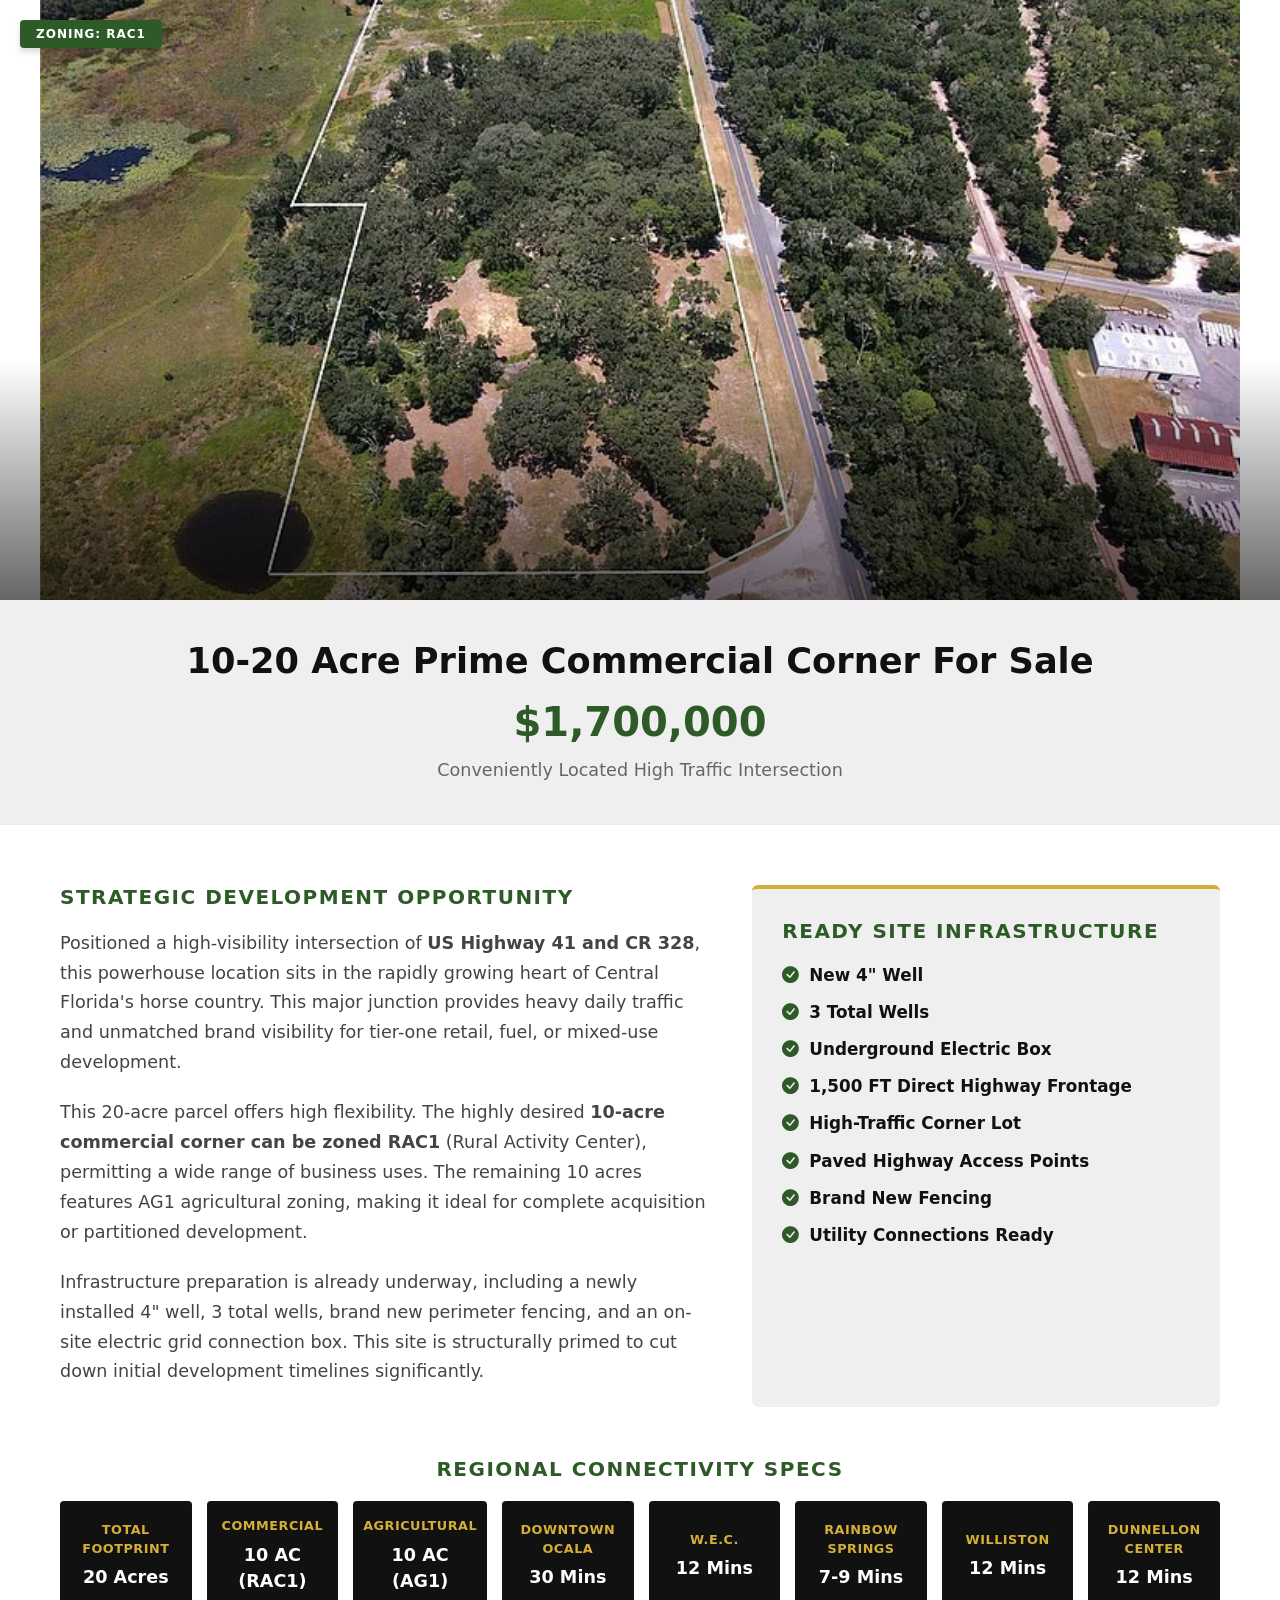
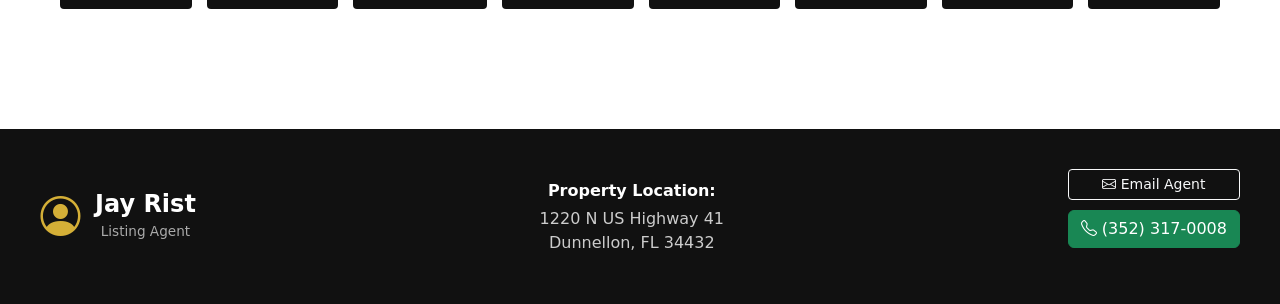
==== index.html @ 91572ded "index.html" ====
<!DOCTYPE html>
<html lang="en">
    <head>
        <meta charset="UTF-8">
        <meta name="viewport" content="width=device-width, initial-scale=1.0">

        <!-- Bootstrap -->
        <link href="https://cdn.jsdelivr.net/npm/bootstrap@5.3.8/dist/css/bootstrap.min.css" rel="stylesheet">
        <link rel="stylesheet" href="https://cdn.jsdelivr.net/npm/bootstrap-icons@1.13.1/font/bootstrap-icons.min.css">
        
        <title>1220 N US Hwy 41 | Commercial Development Opportunity</title>
        <link rel="stylesheet" href="styles/flyer.css"/>
    </head>

    <body>

        <!-- HERO SECTION -->
        <section class="hero">
            <span class="badge">ZONING: RAC1</span>
            <img src="images/ParcelAriel.webp" alt="Aerial property view of 1220 N US Hwy 41">
        </section>

        <!-- THE HOOK -->
        <section class="hook">
            <h2>10&#45;20 Acre Prime Commercial Corner For Sale</h2>

            <div class="price-tag">
                $1,700,000
            </div>

            <p class="subtitle">
                Conveniently Located High Traffic Intersection
            </p>
        </section>

        <!-- THE MAIN BODY HOLDER -->
        <section class="about">
            <div class="pitch-layout">

                <article class="pitch-main">
                    <h5>STRATEGIC DEVELOPMENT OPPORTUNITY</h5>

                    <p>
                        Positioned a high-visibility intersection of <strong>US Highway 41 and CR 328</strong>, this powerhouse location sits in the rapidly growing heart of Central Florida's horse country. This major junction provides heavy daily traffic and unmatched brand visibility for tier-one retail, fuel, or mixed-use development.
                    </p>

                    <p>
                        This 20-acre parcel offers high flexibility. The highly desired <strong>10-acre commercial corner can be zoned RAC1</strong> (Rural Activity Center), permitting a wide range of business uses. The remaining 10 acres features AG1 agricultural zoning, making it ideal for complete acquisition or partitioned development.
                    </p>

                    <p>
                        Infrastructure preparation is already underway, including a newly installed 4" well, 3 total wells, brand new perimeter fencing, and an on-site electric grid connection box. This site is structurally primed to cut down initial development timelines significantly.
                    </p>
                </article>

                <!-- Right Sidebar Column: Features List -->
                <aside class="pitch-sidebar">
                    <h5>READY SITE INFRASTRUCTURE</h5>

                    <ul class="features-list">

                        <li>
                            <i class="bi bi-check-circle-fill"></i> New 4" Well
                        </li>

                        <li>
                            <i class="bi bi-check-circle-fill"></i> 3 Total Wells
                        </li>

                        <li>
                            <i class="bi bi-check-circle-fill"></i> Underground Electric Box
                        </li>

                        <li>
                            <i class="bi bi-check-circle-fill"></i> 1,500 FT Direct Highway Frontage
                        </li>

                        <li>
                            <i class="bi bi-check-circle-fill"></i> High-Traffic Corner Lot
                        </li>

                        <li>
                            <i class="bi bi-check-circle-fill"></i> Paved Highway Access Points
                        </li>

                        <li>
                            <i class="bi bi-check-circle-fill"></i> Brand New Fencing
                        </li>

                        <li>
                            <i class="bi bi-check-circle-fill"></i> Utility Connections Ready
                        </li>

                    </ul>
                </aside>

            </div>

            <h5 class="grid-header">REGIONAL CONNECTIVITY SPECS</h5>
            <section class="stats-grid">

                <div class="stat-box">
                    <strong>Total Footprint</strong>
                    <span>20 Acres</span>
                </div>

                <div class="stat-box">
                    <strong>Commercial</strong>
                    <span>10 AC (RAC1)</span>
                </div>

                <div class="stat-box">
                    <strong>Agricultural</strong>
                    <span>10 AC (AG1)</span>
                </div>

                <div class="stat-box">
                    <strong>DOWNTOWN OCALA</strong>
                    <span>30 Mins</span>
                </div>

                <div class="stat-box">
                    <strong>W.E.C.</strong>
                    <span>12 Mins</span>
                </div>

                <div class="stat-box">
                    <strong>Rainbow Springs</strong>
                    <span>7-9 Mins</span>
                </div>

                <div class="stat-box">
                    <strong>Williston</strong>
                    <span>12 Mins</span>
                </div>

                <div class="stat-box">
                    <strong>Dunnellon Center</strong>
                    <span>12 Mins</span>
                </div>

            </section>
        </section>

        <footer>
            <div class="footer-container">
                
                <div class="realtor-info">
                    <i class="bi bi-person-circle"></i>
                    
                    <div class="realtor-text">
                        <h3>Jay Rist</h3>
                        <span class="title-label">Listing Agent</span>
                    </div>
                </div>
                
                <div class="address">
                    <strong>Property Location:</strong>
                    <span>1220 N US Highway 41</span>
                    <span>Dunnellon, FL 34432</span>
                </div>

                <address class="contact">
                    <a href="mailto:jayrist@gmail.com" class="btn btn-outline-light btn-sm">
                        <i class="bi bi-envelope"></i> Email Agent
                    </a>

                    <a href="tel:3523170008" class="btn btn-success">
                        <i class="bi bi-telephone"></i> (352) 317-0008
                    </a>
                </address>

            </div>
        </footer>

    </body>
</html>
---- styles/flyer.css ----
body {
  margin: 0;
  font-family: "Roboto", system-ui, sans-serif;
  color: #333333;
}

.hero {
  display: flex;
  align-items: center;
  justify-content: center;
  position: relative;
  width: 100%;
  max-height: 600px;
  overflow: hidden;
}
.hero::after {
  content: "";
  position: absolute;
  bottom: 0;
  left: 0;
  width: 100%;
  height: 40%;
  background: linear-gradient(to top, rgba(0, 0, 0, 0.6), transparent);
}
.hero img {
  width: 100%;
  max-width: 1200px;
  object-fit: cover;
  aspect-ratio: 16/9;
}
.hero .badge {
  position: absolute;
  top: 20px;
  left: 20px;
  z-index: 10;
  background-color: #2d5a27 !important;
  color: #fff;
  font-weight: 700;
  letter-spacing: 1px;
  padding: 8px 16px;
  border-radius: 4px;
  box-shadow: 0 4px 6px rgba(0, 0, 0, 0.15);
}

.hook {
  text-align: center;
  padding: 40px 20px;
  background-color: #efefef;
  border-bottom: 1px solid #e9ecef;
}
.hook h2 {
  font-size: 2.2rem;
  font-weight: 800;
  color: #111111;
  margin-bottom: 10px;
}
.hook .price-tag {
  font-size: 2.5rem;
  font-weight: 800;
  color: #2d5a27;
  margin-bottom: 5px;
}
.hook .subtitle {
  font-size: 1.1rem;
  font-weight: 500;
  color: #666666;
  margin: 0;
}

.about {
  max-width: 1200px;
  margin: 0 auto;
  padding: 60px 20px;
}
.about h5 {
  font-weight: 800;
  letter-spacing: 1.5px;
  color: #2d5a27;
  margin-bottom: 20px;
}
.about .pitch-layout {
  display: flex;
  flex-direction: column;
  gap: 40px;
  margin-bottom: 50px;
}
@media (min-width: 992px) {
  .about .pitch-layout {
    flex-direction: row;
  }
}
.about .pitch-main {
  flex: 1.6;
}
.about .pitch-main p {
  font-size: 1.1rem;
  line-height: 1.7;
  color: #444444;
  margin-bottom: 1.25rem;
}
.about .pitch-sidebar {
  flex: 1;
  background-color: #efefef;
  padding: 30px;
  border-radius: 6px;
  border-top: 4px solid #d4af37;
}
.about .pitch-sidebar .features-list {
  list-style: none;
  padding: 0;
  margin: 0;
}
.about .pitch-sidebar .features-list li {
  font-size: 1.05rem;
  font-weight: 600;
  margin-bottom: 12px;
  display: flex;
  align-items: center;
  gap: 10px;
  color: #111111;
}
.about .pitch-sidebar .features-list li i {
  color: #2d5a27;
}

.grid-header {
  text-align: center;
  margin-top: 40px;
}

.stats-grid {
  display: grid;
  grid-template-columns: repeat(2, 1fr);
  gap: 15px;
}
@media (min-width: 576px) {
  .stats-grid {
    grid-template-columns: repeat(4, 1fr);
  }
}
@media (min-width: 992px) {
  .stats-grid {
    grid-template-columns: repeat(8, 1fr);
  }
}
.stats-grid .stat-box {
  background-color: #111111;
  color: #fff;
  padding: 15px 10px;
  text-align: center;
  border-radius: 4px;
  display: flex;
  flex-direction: column;
  justify-content: center;
  min-height: 90px;
  transition: transform 0.2s;
}
.stats-grid .stat-box:hover {
  transform: translateY(-3px);
  background-color: #2d5a27;
  cursor: pointer;
}
.stats-grid .stat-box strong {
  font-size: 0.8rem;
  text-transform: uppercase;
  letter-spacing: 0.5px;
  color: #d4af37;
  margin-bottom: 6px;
}
.stats-grid .stat-box span {
  font-size: 1.1rem;
  font-weight: 700;
}

footer {
  background-color: #111111;
  color: #fff;
  padding: 40px 20px;
  margin-top: 60px;
}
footer .footer-container {
  max-width: 1200px;
  margin: 0 auto;
  display: flex;
  flex-direction: column;
  gap: 30px;
  text-align: center;
}
@media (min-width: 768px) {
  footer .footer-container {
    flex-direction: row;
    justify-content: space-between;
    align-items: center;
  }
}
footer .realtor-info {
  display: flex;
  gap: 15px;
  align-items: center;
  justify-content: center;
}
footer .realtor-info i {
  font-size: 2.5rem;
  color: #d4af37;
}
footer .realtor-info h3 {
  margin: 0;
  font-size: 1.5rem;
  font-weight: 700;
}
footer .realtor-info .title-label {
  font-size: 0.85rem;
  color: #aaa;
}
footer .address {
  display: flex;
  flex-direction: column;
  font-size: 1rem;
  color: #ccc;
}
footer .address strong {
  color: #fff;
  margin-bottom: 4px;
}
footer .contact {
  display: flex;
  flex-direction: column;
  gap: 10px;
  align-items: center;
  font-style: normal;
}
@media (min-width: 768px) {
  footer .contact {
    align-items: flex-end;
  }
}
footer .contact a {
  text-decoration: none;
  width: 100%;
  min-width: 160px;
  text-align: center;
}

/*# sourceMappingURL=flyer.css.map */
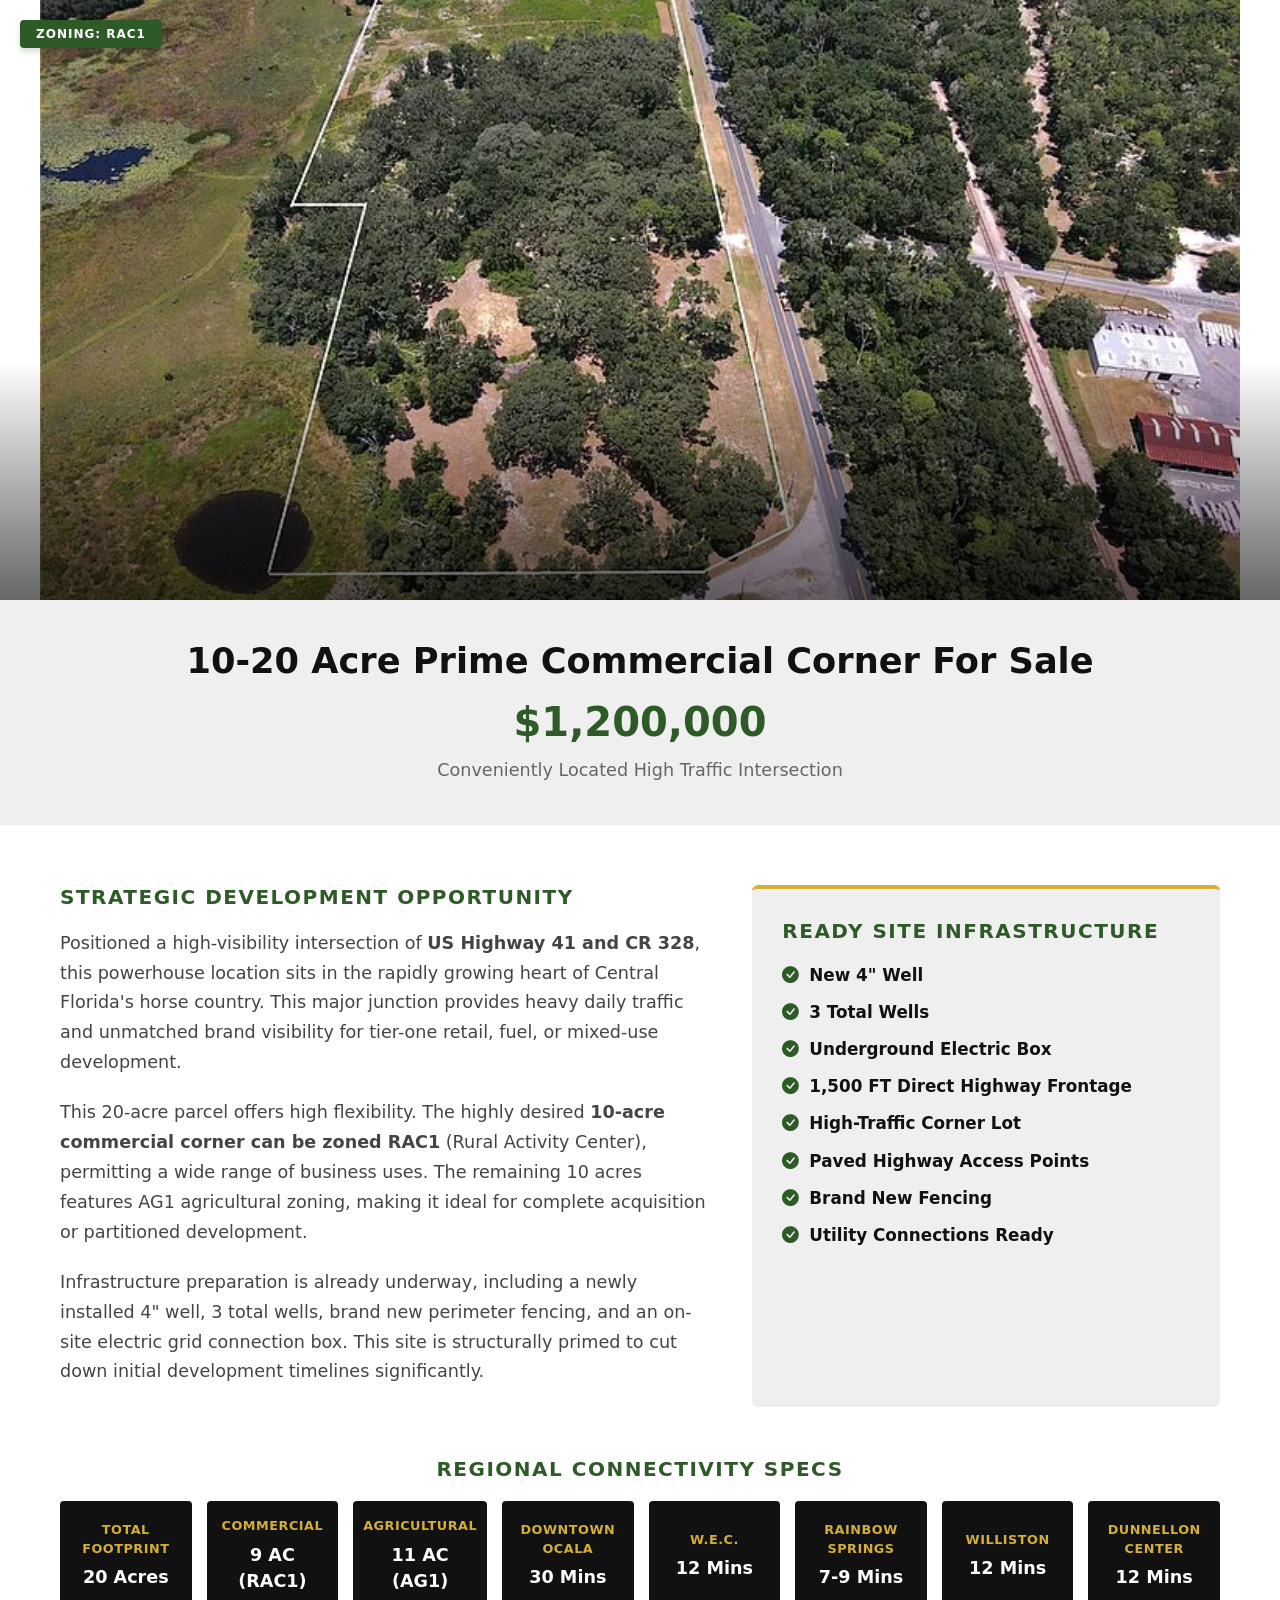
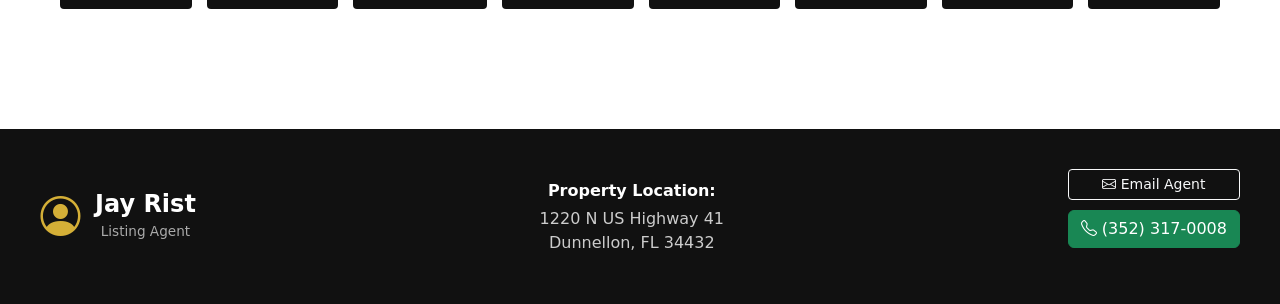
==== commit 0368e719: "html" ====
--- a/index.html
+++ b/index.html
@@ -25,7 +25,7 @@
             <h2>10&#45;20 Acre Prime Commercial Corner For Sale</h2>
 
             <div class="price-tag">
-                $1,700,000
+                $1,200,000
             </div>
 
             <p class="subtitle">
@@ -106,12 +106,12 @@
 
                 <div class="stat-box">
                     <strong>Commercial</strong>
-                    <span>10 AC (RAC1)</span>
+                    <span>9 AC (RAC1)</span>
                 </div>
 
                 <div class="stat-box">
                     <strong>Agricultural</strong>
-                    <span>10 AC (AG1)</span>
+                    <span>11 AC (AG1)</span>
                 </div>
 
                 <div class="stat-box">
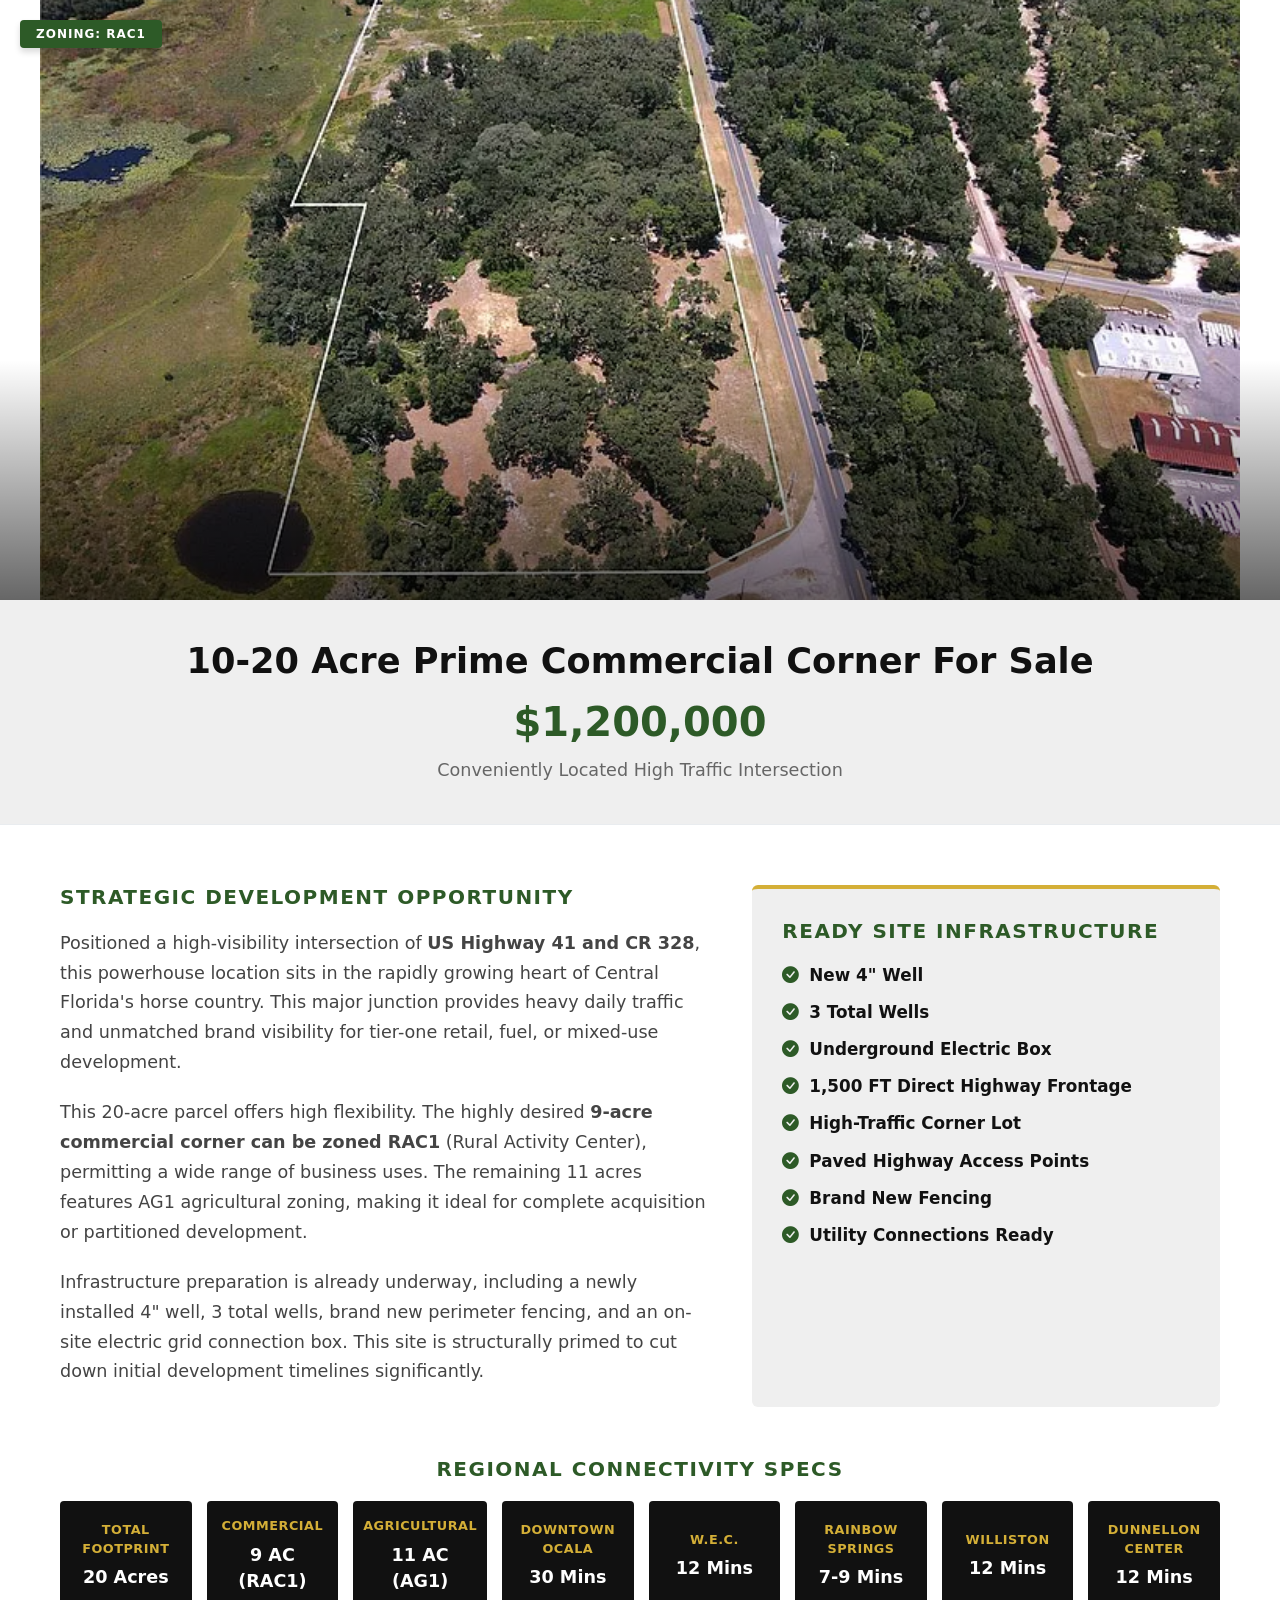
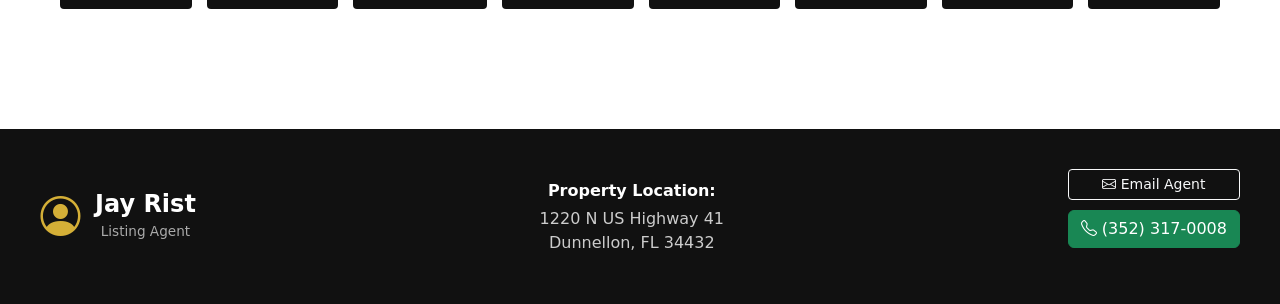
==== commit c27b0a0e: "html" ====
--- a/index.html
+++ b/index.html
@@ -45,7 +45,7 @@
                     </p>
 
                     <p>
-                        This 20-acre parcel offers high flexibility. The highly desired <strong>10-acre commercial corner can be zoned RAC1</strong> (Rural Activity Center), permitting a wide range of business uses. The remaining 10 acres features AG1 agricultural zoning, making it ideal for complete acquisition or partitioned development.
+                        This 20-acre parcel offers high flexibility. The highly desired <strong>9-acre commercial corner can be zoned RAC1</strong> (Rural Activity Center), permitting a wide range of business uses. The remaining 11 acres features AG1 agricultural zoning, making it ideal for complete acquisition or partitioned development.
                     </p>
 
                     <p>
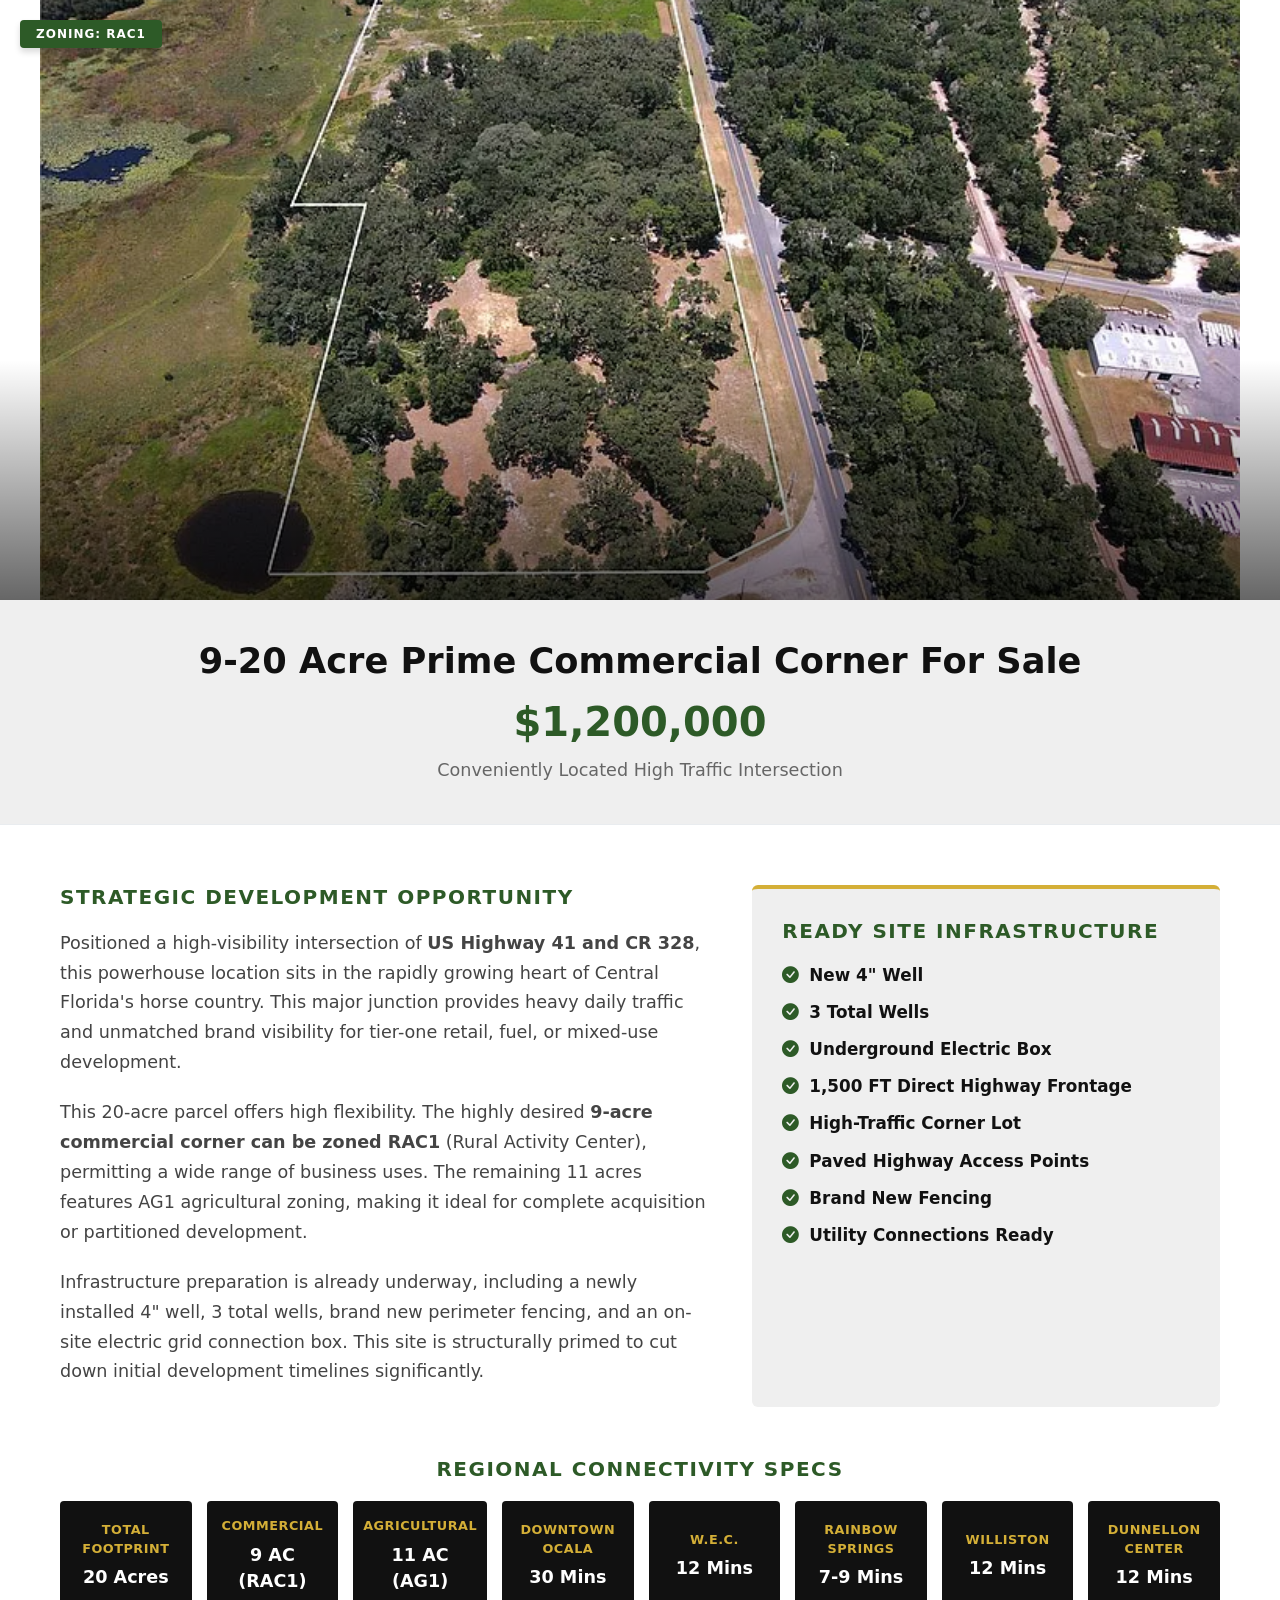
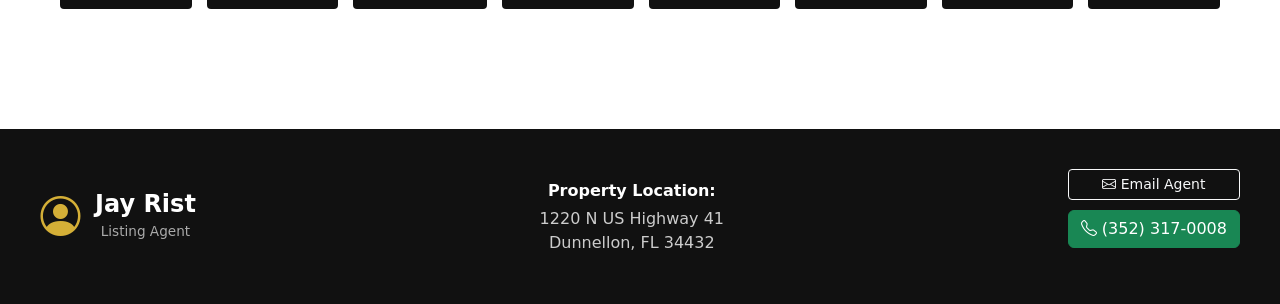
==== commit 34c6bfe0: "html" ====
--- a/index.html
+++ b/index.html
@@ -22,7 +22,7 @@
 
         <!-- THE HOOK -->
         <section class="hook">
-            <h2>10&#45;20 Acre Prime Commercial Corner For Sale</h2>
+            <h2>9&#45;20 Acre Prime Commercial Corner For Sale</h2>
 
             <div class="price-tag">
                 $1,200,000
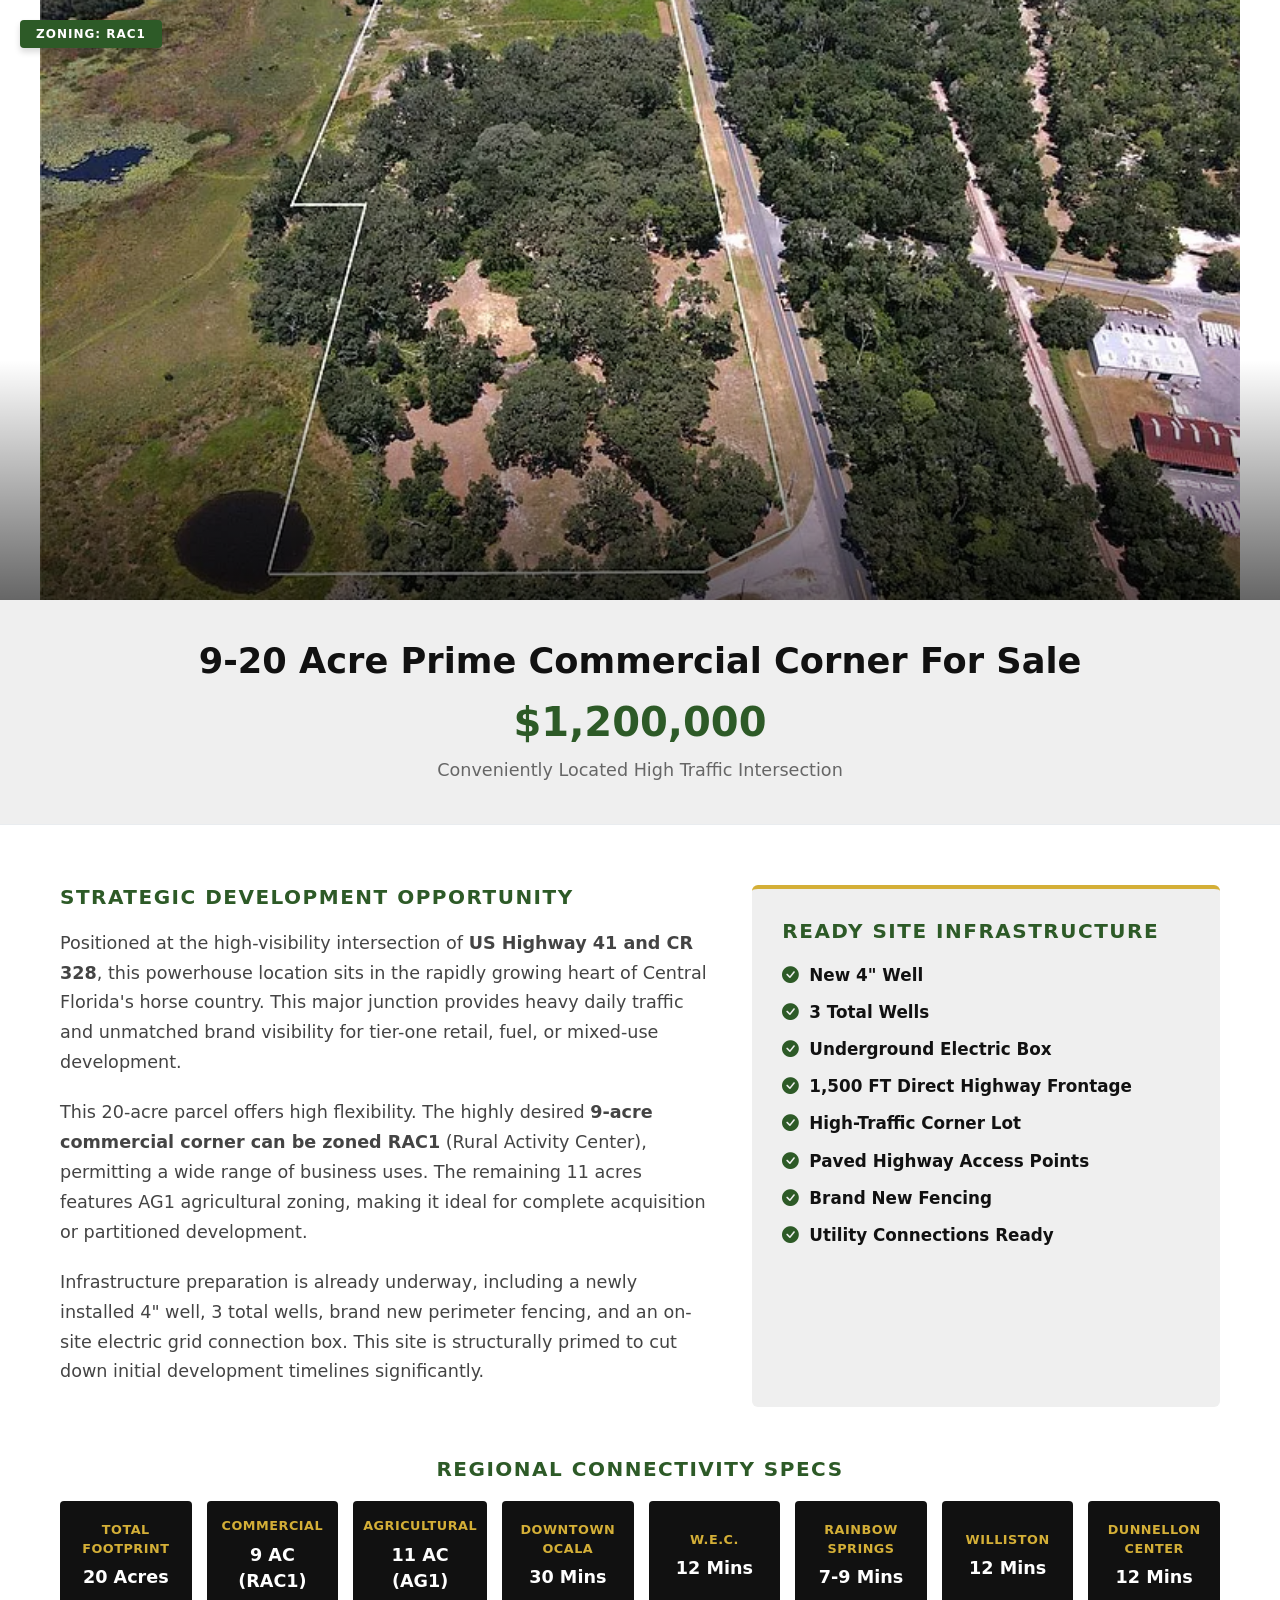
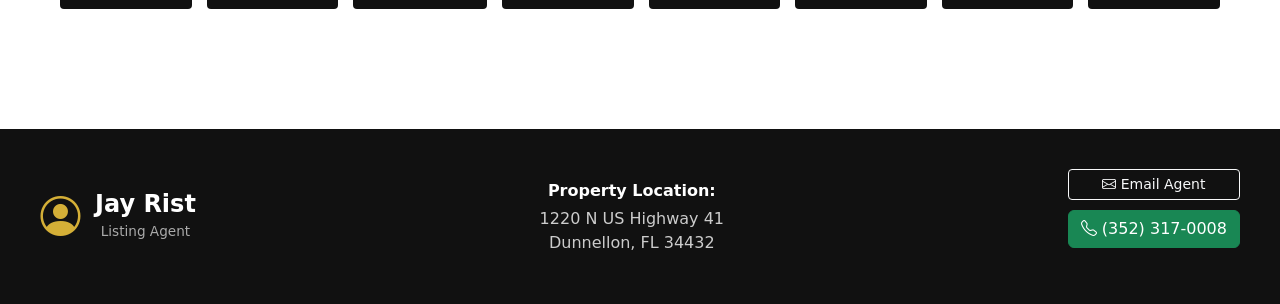
==== commit 22113e7c: "Update index.html" ====
--- a/index.html
+++ b/index.html
@@ -41,7 +41,7 @@
                     <h5>STRATEGIC DEVELOPMENT OPPORTUNITY</h5>
 
                     <p>
-                        Positioned a high-visibility intersection of <strong>US Highway 41 and CR 328</strong>, this powerhouse location sits in the rapidly growing heart of Central Florida's horse country. This major junction provides heavy daily traffic and unmatched brand visibility for tier-one retail, fuel, or mixed-use development.
+                        Positioned at the high-visibility intersection of <strong>US Highway 41 and CR 328</strong>, this powerhouse location sits in the rapidly growing heart of Central Florida's horse country. This major junction provides heavy daily traffic and unmatched brand visibility for tier-one retail, fuel, or mixed-use development.
                     </p>
 
                     <p>
